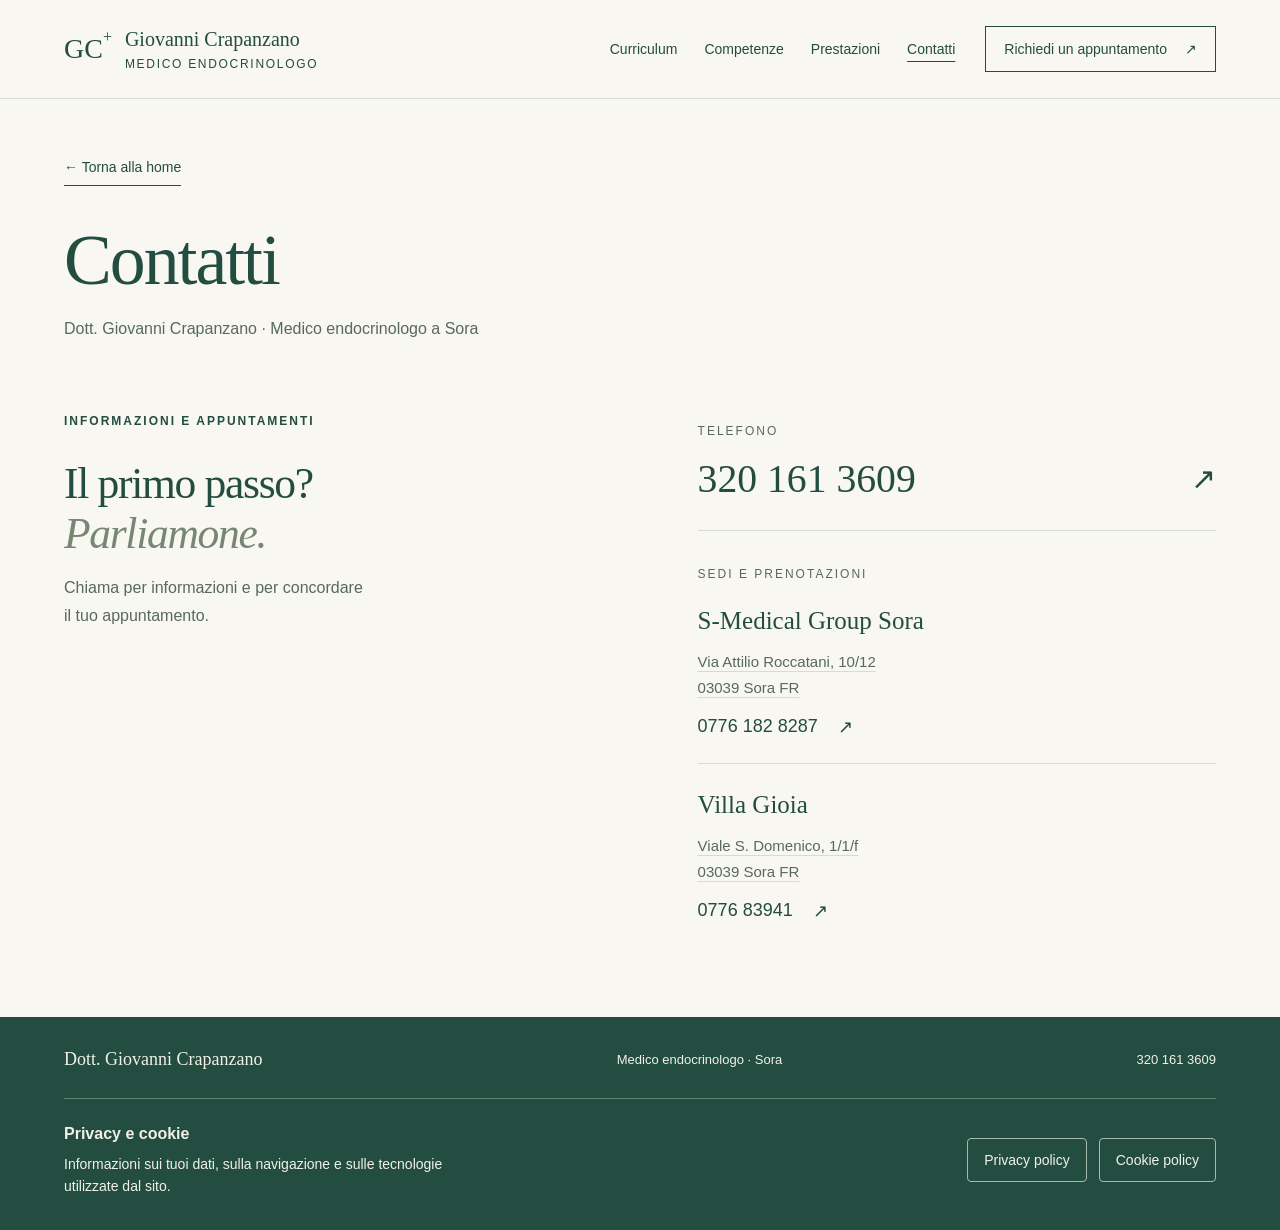
==== contatti.html @ 502eea04 "Aggiunge informative privacy e cookie con link accessibili nel footer" ====
<!doctype html>
<html lang="it">
<head>
<meta charset="utf-8"><meta name="viewport" content="width=device-width,initial-scale=1">
<title>Contatti · Dott. Giovanni Crapanzano, endocrinologo a Sora</title>
<meta name="description" content="Contatta il Dott. Giovanni Crapanzano, medico endocrinologo a Sora. Chiama il 320 161 3609 per informazioni e appuntamenti.">
<meta name="theme-color" content="#234d40">
<link rel="icon" type="image/svg+xml" href="data:image/svg+xml,%3Csvg xmlns='http://www.w3.org/2000/svg' viewBox='0 0 32 32'%3E%3Crect width='32' height='32' rx='8' fill='%23234d40'/%3E%3Cpath d='M14 7h4v7h7v4h-7v7h-4v-7H7v-4h7z' fill='%23f5f2e9'/%3E%3C/svg%3E">
<link rel="stylesheet" href="style.css">
</head>
<body class="contact-page">
<a class="skip" href="#contenuto">Vai al contenuto</a>
<header class="header"><a class="identity" href="index.html" aria-label="Giovanni Crapanzano, pagina iniziale"><span class="monogram">GC<span>+</span></span><span><strong>Giovanni Crapanzano</strong><small>MEDICO ENDOCRINOLOGO</small></span></a><nav aria-label="Navigazione principale"><a href="index.html#profilo">Curriculum</a><a href="index.html#endocrinologia">Competenze</a><a href="index.html#prestazioni">Prestazioni</a><a href="contatti.html" aria-current="page">Contatti</a></nav><a class="header-cta" href="tel:+393201613609">Richiedi un appuntamento <span aria-hidden="true">↗</span></a></header>
<main id="contenuto">
<div class="contact-intro"><a class="text-link" href="index.html">← Torna alla home</a><h1>Contatti</h1><p>Dott. Giovanni Crapanzano · Medico endocrinologo a Sora</p></div>
<section class="contact section" id="contatti"><div><p class="eyebrow">INFORMAZIONI E APPUNTAMENTI</p><h2>Il primo passo?<br><em>Parliamone.</em></h2><p>Chiama per informazioni e per concordare<br>il tuo appuntamento.</p></div><div class="contact-detail"><span class="contact-label">TELEFONO</span><a class="big-phone" href="tel:+393201613609">320 161 3609 <span aria-hidden="true">↗</span></a><div class="locations" aria-label="Sedi a Sora"><h3>Sedi e prenotazioni</h3><article class="location-card"><h4><a href="https://s-medical.it/">S-Medical Group Sora</a></h4><address><a href="https://www.google.com/maps/search/?api=1&amp;query=S-Medical%20Group%2C%20Via%20Attilio%20Roccatani%2010%2F12%2C%2003039%20Sora%20FR">Via Attilio Roccatani, 10/12<br>03039 Sora FR</a></address><a class="location-phone" href="tel:+3907761828287">0776 182 8287 <span aria-hidden="true">↗</span></a></article><article class="location-card"><h4><a href="https://villagioia.it/">Villa Gioia</a></h4><address><a href="https://www.google.com/maps/search/?api=1&amp;query=Villa%20Gioia%2C%20Viale%20S.%20Domenico%201%2F1%2Ff%2C%2003039%20Sora%20FR">Viale S. Domenico, 1/1/f<br>03039 Sora FR</a></address><a class="location-phone" href="tel:+39077683941">0776 83941 <span aria-hidden="true">↗</span></a></article></div></div></section>
</main><footer class="site-footer">
<div class="footer-main"><a href="index.html" class="footer-brand">Dott. Giovanni Crapanzano</a><span>Medico endocrinologo · Sora</span><a href="tel:+393201613609">320 161 3609</a></div>
<section class="footer-privacy" aria-labelledby="footer-privacy-title"><div><h2 id="footer-privacy-title">Privacy e cookie</h2><p>Informazioni sui tuoi dati, sulla navigazione e sulle tecnologie utilizzate dal sito.</p></div><nav aria-label="Informative del sito"><a href="privacy.html">Privacy policy</a><a href="cookie.html">Cookie policy</a></nav></section>
</footer>
</body></html>
---- style.css ----
:root{--paper:#f8f7f2;--ink:#234d40;--muted:#586960;--line:#d7dcd2;--soft:#e9ede4;--white:#fff; font-family:Arial,Helvetica,sans-serif;color:var(--ink);background:var(--paper);font-synthesis:none}*{box-sizing:border-box}html{scroll-behavior:smooth;scroll-padding-top:30px}body{margin:0}a{color:inherit;text-decoration:none}a:focus-visible{outline:3px solid #9c6d31;outline-offset:6px}a:hover{text-decoration:underline;text-underline-offset:5px}.skip{position:absolute;left:20px;top:-100px;background:white;padding:15px;z-index:10}.skip:focus{top:10px}.header{max-width:1440px;margin:auto;padding:26px 5%;display:flex;gap:30px;align-items:center;border-bottom:1px solid var(--line)}.identity{display:flex;align-items:center;gap:13px}.identity strong{display:block;font-family:Georgia,serif;font-size:20px;font-weight:400}.identity small{display:block;font-size:12px;letter-spacing:1.7px;margin-top:6px}.monogram{font-family:Georgia,serif;font-size:28px;position:relative;padding-right:9px}.monogram span{position:absolute;right:0;top:-5px;font-size:16px}nav{margin-left:auto;display:flex;gap:27px;font-size:14px}.header-cta{font-size:14px;border:1px solid var(--ink);padding:14px 18px;display:flex;gap:18px}.hero{max-width:1440px;margin:auto;padding:55px 5% 0;display:grid;grid-template-columns:1.1fr 1fr;column-gap:6%}.hero-copy{padding:35px 0}.eyebrow{font-size:12px;letter-spacing:2px;font-weight:600;display:flex;align-items:center;gap:10px;margin:0 0 30px}.eyebrow>span{height:7px;width:7px;border-radius:50%;background:#829077}h1,h2{font-family:Georgia,'Times New Roman',serif;font-weight:400;letter-spacing:-2px;margin:0;line-height:1.08}h1{font-size:clamp(48px,5.6vw,82px)}em{font-weight:400;color:#778773}.intro{font-size:18px;line-height:1.7;color:var(--muted);margin:28px 0}.doctor{font-size:16px;margin:32px 0}.doctor span{display:block;font-size:14px;color:var(--muted);margin-top:8px}.button{display:inline-flex;gap:35px;align-items:center;background:var(--ink);color:var(--white);padding:19px 23px;font-size:15px}.button:hover{background:#163a2e;text-decoration:none}.button span{font-size:22px}.phone-note{font-size:14px;color:var(--muted);margin-top:14px;letter-spacing:1px}.hero-image{position:relative;min-height:530px;overflow:hidden;border-radius:45% 45% 0 0}.hero-image img{width:100%;height:100%;position:absolute;object-fit:cover;inset:0}.image-label{position:absolute;bottom:0;left:0;right:0;display:flex;justify-content:space-between;align-items:center;padding:24px 28px;background:#f0eee7dd;font-size:12px;letter-spacing:2px}.image-label span:last-child{font-size:28px}.hero-bottom{grid-column:1/-1;display:flex;justify-content:space-between;gap:20px;padding:26px 0 30px;border-bottom:1px solid var(--line);font-size:13px;color:var(--muted)}.hero-bottom a{color:var(--ink)}.hero-bottom a span{padding-left:20px}.section{padding:90px 5%;max-width:1440px;margin:auto;display:grid;grid-template-columns:1fr 1fr;gap:10%}h2{font-size:clamp(36px,3.4vw,50px);line-height:1.15;letter-spacing:-1.3px}.section p:not(.eyebrow){line-height:1.75;color:var(--muted);font-size:16px}.section .lead{font-family:Georgia,serif;font-size:26px!important;color:var(--ink)!important;line-height:1.45!important;margin-top:0}.topic{display:flex;gap:20px;align-items:center;border-top:1px solid var(--line);padding:21px 0}.topic:first-of-type{margin-top:32px}.topic>span:first-child{color:#7c8b78;font-size:12px}.topic h3{font-weight:400;font-size:17px;margin:0;flex:1}.topic>span:last-child{color:#7c8b78}.profile{background:var(--soft);padding-top:75px;padding-bottom:75px}.profile-sub{font-size:14px!important;margin-top:25px}.profile-text{padding-top:40px}.text-link{display:inline-block;border-bottom:1px solid var(--ink);padding-bottom:10px;margin-top:15px;font-size:14px}.text-link span{margin-left:30px}.contact{padding-top:95px;padding-bottom:95px}.contact-detail{padding-top:10px}.contact-label,.location>span{display:block;font-size:12px;letter-spacing:2px;color:var(--muted)}.big-phone{font-family:Georgia,serif;font-size:clamp(29px,3.1vw,45px);display:flex;justify-content:space-between;align-items:center;margin-top:18px;border-bottom:1px solid var(--line);padding-bottom:28px;gap:20px}.big-phone span{font-family:Arial;font-size:30px}.location{margin-top:30px}.location strong{font-family:Georgia,serif;font-size:25px;font-weight:400;display:block;margin-top:13px}.location p{font-size:14px!important}footer{background:var(--ink);color:#f1f1e8;padding:32px 5%;display:flex;justify-content:space-between;align-items:center;gap:20px;font-size:13px}.footer-brand{font-family:Georgia,serif;font-size:18px}@media(min-width:1441px){footer{padding-inline:max(5%,calc((100vw - 1296px)/2))}}@media(max-width:1000px){nav{gap:16px}.header-cta{display:none}.hero{column-gap:4%}.hero-image{min-height:520px}.hero-copy{padding-top:20px}.section{gap:6%}}@media(max-width:680px){.header{padding:20px 6%;flex-wrap:wrap;gap:22px}.identity strong{font-size:20px}.identity small{font-size:12px}.header nav{width:100%;margin:0;justify-content:space-between;font-size:14px}.hero{padding:34px 6% 0;grid-template-columns:1fr}.hero-copy{padding:0 0 25px}.eyebrow{font-size:12px;letter-spacing:1.5px;margin-bottom:24px}h1{font-size:54px;letter-spacing:-2px}.intro{font-size:17px;margin:23px 0}.hero-image{height:360px;min-height:0;border-radius:46% 46% 0 0}.hero-image img{object-position:center 57%}.image-label{padding:18px 24px}.hero-bottom{flex-direction:column;font-size:13px;gap:15px;padding:25px 0}.section{padding:58px 6%;grid-template-columns:1fr;gap:30px}h2{font-size:37px}.section .lead{font-size:24px!important}.profile-text{padding-top:0}.profile-sub{margin-bottom:0}.contact-detail{padding-top:0}.big-phone{font-size:36px}footer{padding:32px 6%;flex-direction:column;align-items:flex-start;gap:14px}}@media(prefers-reduced-motion:reduce){html{scroll-behavior:auto}}
.services{border-top:1px solid var(--line)}.specialty-content>.topic:first-child{margin-top:0}.service{padding:0 0 30px}.service+.service{padding-top:30px;border-top:1px solid var(--line)}.service-number{font-size:12px;letter-spacing:2px;color:var(--muted)}.service h3{font-family:Georgia,serif;font-size:29px;font-weight:400;margin:16px 0}.service p{margin-bottom:0}.service .text-link{font-size:14px}@media(max-width:680px){.header nav{flex-wrap:wrap;gap:18px}.services{gap:20px}}

nav a[aria-current="page"]{text-decoration:underline;text-underline-offset:7px}.contact-page{min-height:100vh;display:flex;flex-direction:column}.contact-page>.header{width:100%}.contact-page>main{flex:1;width:100%}.contact-intro{max-width:1440px;margin:auto;padding:45px 5% 0}.contact-intro h1{margin-top:36px}.contact-intro p{font-size:16px;line-height:1.7;color:var(--muted)}.contact-page .contact{padding-top:55px}@media(max-width:680px){.contact-intro{padding:28px 6% 0}.contact-intro h1{font-size:48px}.contact-page .contact{padding-top:35px}}

/* Curriculum e competenze — revisione sito online */
.curriculum{grid-template-columns:minmax(0,.72fr) minmax(0,1.45fr);gap:8%;padding-block:96px;align-items:start}
.curriculum-heading{border-top:2px solid var(--ink);padding-top:28px}
.curriculum .curriculum-name{font-family:Georgia,serif;font-size:1.4rem;color:var(--ink);line-height:1.4;margin:24px 0 8px}
.curriculum .curriculum-role{font-size:.9rem;margin:0}
.curriculum-copy p{margin:0 0 24px;font-size:1rem!important;line-height:1.9!important}
.curriculum-copy p:last-child{margin-bottom:0}
.curriculum-copy strong{color:var(--ink);font-weight:600}
.expertise{max-width:1440px;margin:0 auto;padding:80px 5% 86px;background:#1f4439;color:#f8f7f2}
.expertise-intro{display:flex;justify-content:space-between;align-items:flex-end;gap:40px;margin-bottom:44px}
.expertise h2{font-size:clamp(2.3rem,3.6vw,3.3rem);line-height:1.15}
.expertise h2 em{color:#cfdbcc}
.expertise-intro p{font-size:1rem;line-height:1.7;max-width:270px;color:#d8e0d7;margin:0 0 4px}
.expertise-grid{list-style:none;margin:0;padding:0;display:grid;grid-template-columns:repeat(2,minmax(0,1fr));column-gap:64px}
.expertise-grid li{font-family:Georgia,serif;font-size:clamp(1.25rem,1.85vw,1.6rem);line-height:1.4;padding:25px 0;border-top:1px solid #678074;display:flex;align-items:center;min-height:88px}
.expertise-grid li:nth-last-child(-n+2){border-bottom:1px solid #678074}
@media(max-width:680px){.curriculum{grid-template-columns:1fr;padding-block:58px;gap:30px}.curriculum-heading{padding-top:22px}.curriculum .curriculum-name{margin-top:18px}.expertise{padding:52px 6% 58px}.expertise-intro{display:block;margin-bottom:28px}.expertise-intro p{margin-top:22px;max-width:none}.expertise-grid{grid-template-columns:1fr;gap:0}.expertise-grid li{min-height:0;padding:20px 0;font-size:1.35rem}.expertise-grid li:nth-last-child(2){border-bottom:0}}

.hero-image img[src="ritratto-medico.png"]{object-position:center 25%}
.locations{margin-top:36px}.locations>h3{font-size:12px;letter-spacing:2px;text-transform:uppercase;font-weight:400;color:var(--muted);margin:0 0 24px}.location-card{padding:0 0 25px}.location-card+.location-card{border-top:1px solid var(--line);padding-top:25px}.location-card:last-child{padding-bottom:0}.location-card h4{font-family:Georgia,serif;font-size:25px;font-weight:400;line-height:1.3;margin:0 0 12px}.location-card address{font-style:normal;font-size:15px;line-height:1.75;color:var(--muted)}.location-phone{display:inline-flex;align-items:center;gap:20px;margin-top:14px;font-size:18px}.location-card address a{text-decoration:underline;text-decoration-color:var(--line);text-underline-offset:4px}

/* Informative e navigazione nel footer */
.site-footer{display:block}
.footer-main{display:flex;align-items:center;justify-content:space-between;gap:20px;flex-wrap:wrap}
.footer-privacy{border-top:1px solid #678074;margin-top:28px;padding-top:24px;display:flex;align-items:center;justify-content:space-between;gap:24px}
.footer-privacy h2{font-family:Arial,Helvetica,sans-serif;font-size:16px;font-weight:600;letter-spacing:0;line-height:1.4}
.footer-privacy p{margin:8px 0 0;font-size:14px;line-height:1.6;max-width:55ch}
.footer-privacy nav{margin:0;display:flex;gap:12px;flex-wrap:wrap}
.footer-privacy nav a{border:1px solid #a7baac;border-radius:4px;padding:12px 16px;min-height:44px;display:inline-flex;align-items:center;font-size:14px}
.site-footer a:focus-visible{outline:3px solid #fff;outline-offset:5px}
.legal-content{max-width:900px;margin:auto;padding:48px 5% 80px;overflow-wrap:anywhere;line-height:1.8;font-size:16px}
.legal-content h1{font-size:clamp(36px,6vw,58px);line-height:1.15;margin:28px 0 16px}
.legal-content h2{font-size:26px;letter-spacing:-.5px;line-height:1.3;margin:34px 0 12px}
.legal-content h3{font-size:18px;margin:24px 0 8px}
.legal-content p,.legal-content li{color:var(--muted)}
.legal-content a{color:var(--ink);text-decoration:underline;text-underline-offset:4px}
.legal-content .legal-summary{background:var(--soft);border-left:3px solid var(--ink);padding:20px 24px;margin:24px 0}
.legal-content .legal-summary p{margin:0;color:var(--ink)}
.legal-content .legal-date{font-size:14px}
.legal-content ul{padding-left:24px}

@media(max-width:680px){.footer-main,.footer-privacy{flex-direction:column;align-items:flex-start}.footer-privacy nav{width:100%;gap:10px}.legal-content{padding:30px 6% 56px}.legal-content h2{font-size:24px}}
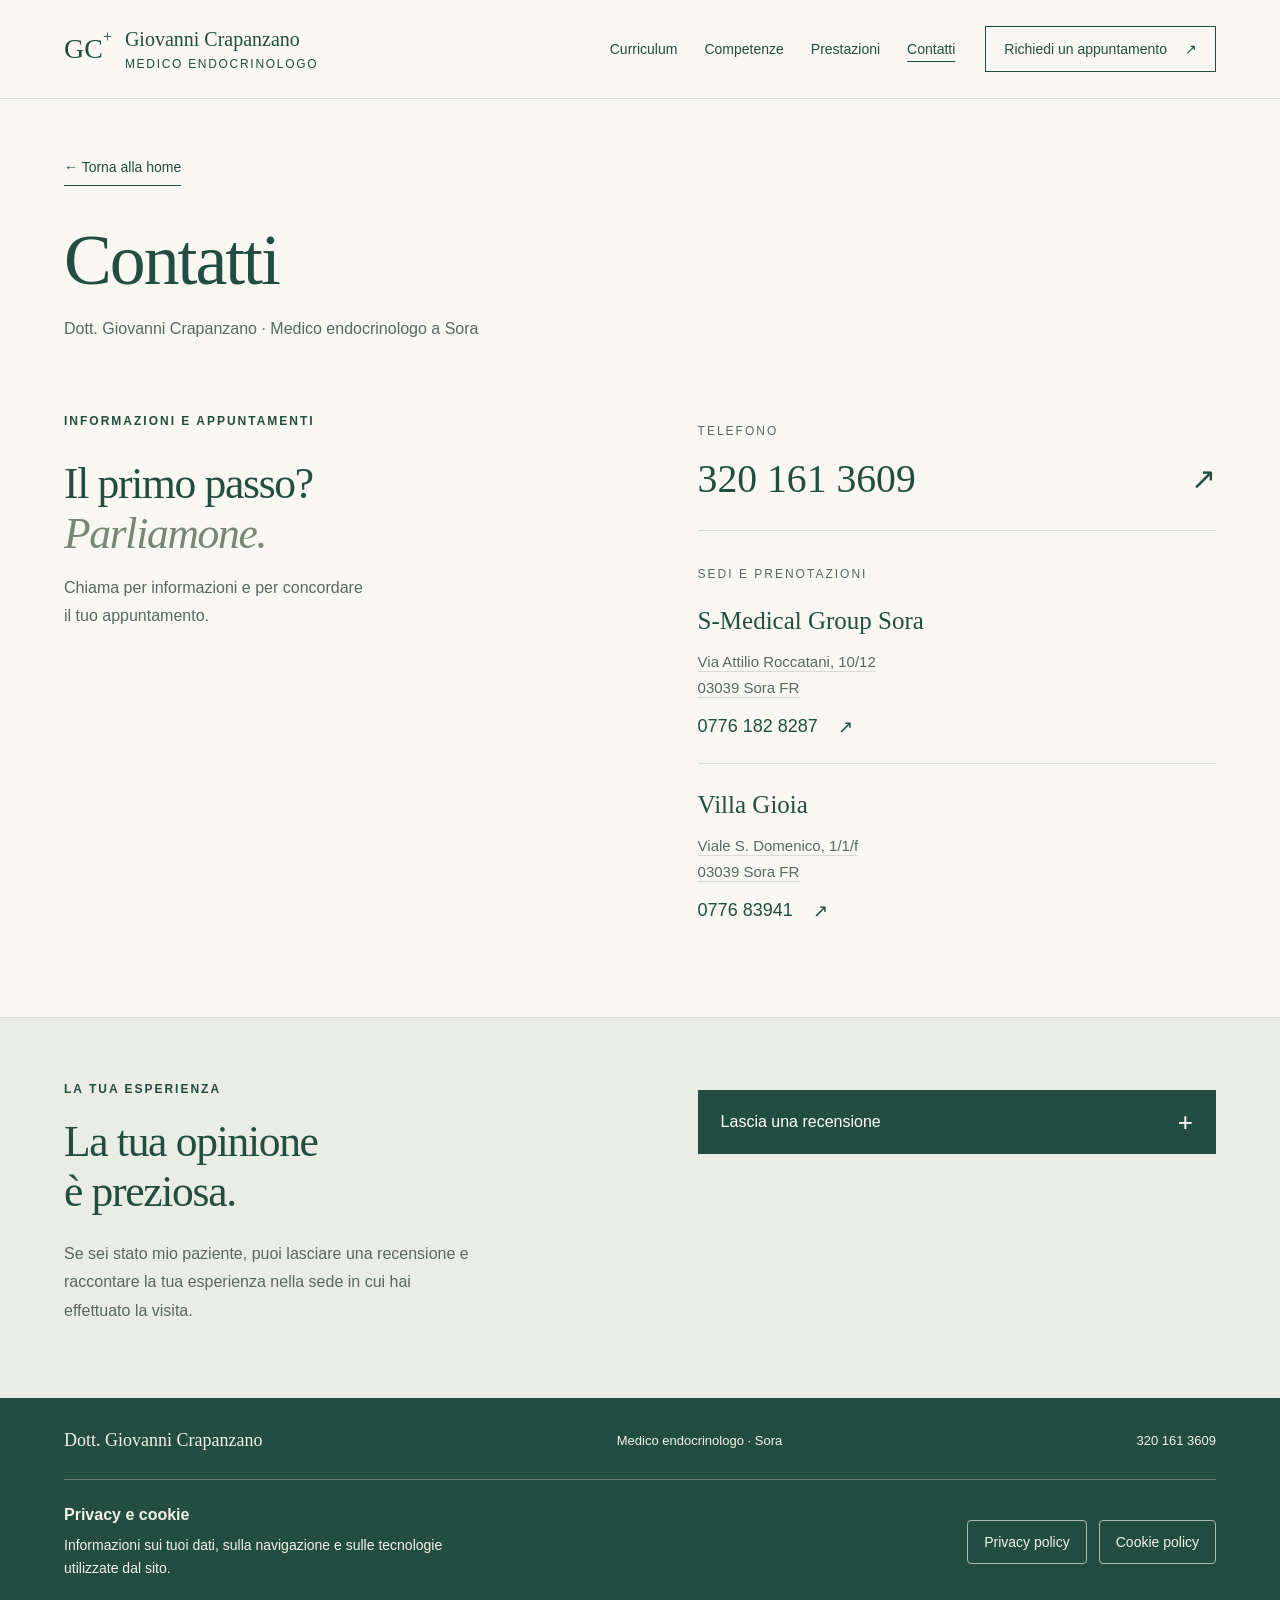
==== commit b80e8600: "Aggiunge scelta della sede per recensioni e aggiorna le informative" ====
--- a/contatti.html
+++ b/contatti.html
@@ -14,6 +14,14 @@
 <main id="contenuto">
 <div class="contact-intro"><a class="text-link" href="index.html">← Torna alla home</a><h1>Contatti</h1><p>Dott. Giovanni Crapanzano · Medico endocrinologo a Sora</p></div>
 <section class="contact section" id="contatti"><div><p class="eyebrow">INFORMAZIONI E APPUNTAMENTI</p><h2>Il primo passo?<br><em>Parliamone.</em></h2><p>Chiama per informazioni e per concordare<br>il tuo appuntamento.</p></div><div class="contact-detail"><span class="contact-label">TELEFONO</span><a class="big-phone" href="tel:+393201613609">320 161 3609 <span aria-hidden="true">↗</span></a><div class="locations" aria-label="Sedi a Sora"><h3>Sedi e prenotazioni</h3><article class="location-card"><h4><a href="https://s-medical.it/">S-Medical Group Sora</a></h4><address><a href="https://www.google.com/maps/search/?api=1&amp;query=S-Medical%20Group%2C%20Via%20Attilio%20Roccatani%2010%2F12%2C%2003039%20Sora%20FR">Via Attilio Roccatani, 10/12<br>03039 Sora FR</a></address><a class="location-phone" href="tel:+3907761828287">0776 182 8287 <span aria-hidden="true">↗</span></a></article><article class="location-card"><h4><a href="https://villagioia.it/">Villa Gioia</a></h4><address><a href="https://www.google.com/maps/search/?api=1&amp;query=Villa%20Gioia%2C%20Viale%20S.%20Domenico%201%2F1%2Ff%2C%2003039%20Sora%20FR">Viale S. Domenico, 1/1/f<br>03039 Sora FR</a></address><a class="location-phone" href="tel:+39077683941">0776 83941 <span aria-hidden="true">↗</span></a></article></div></div></section>
+<section class="review-invitation" aria-labelledby="review-title" id="recensioni">
+<div class="review-copy"><p class="eyebrow">LA TUA ESPERIENZA</p><h2 id="review-title">La tua opinione<br>è preziosa.</h2><p>Se sei stato mio paziente, puoi lasciare una recensione e raccontare la tua esperienza nella sede in cui hai effettuato la visita.</p></div>
+<div class="review-action"><details class="review-choices"><summary>Lascia una recensione <span aria-hidden="true" class="review-toggle">+</span></summary>
+<div class="review-panel"><p class="review-instruction">Scegli la sede della tua visita:</p><div class="review-links">
+<a href="https://www.google.com/maps/place/S-Medical+Group+%E2%80%93+Centro+Medico+Polispecialistico+a+Sora/@41.7231448,13.6205333,17z/data=!4m8!3m7!1s0x133aabf110d44505:0x6e439814dbe0242b!8m2!3d41.7231448!4d13.6205333!9m1!1b1!16s%2Fg%2F11zjd9sv62" target="_blank" rel="noopener noreferrer" referrerpolicy="no-referrer"><strong>S-Medical Group Sora <span aria-hidden="true">↗</span></strong><span>Recensioni su Google Maps</span></a>
+<a href="https://www.google.com/maps/place/Villa+Gioia+Casa+di+Cura+Srl/@41.7141876,13.6052729,17z/data=!4m8!3m7!1s0x133aaa4417cc84a3:0xff31c06c01b4b72!8m2!3d41.7141876!4d13.6052729!9m1!1b1!16s%2Fg%2F1tjz0mxh" target="_blank" rel="noopener noreferrer" referrerpolicy="no-referrer"><strong>Villa Gioia <span aria-hidden="true">↗</span></strong><span>Recensioni su Google Maps</span></a>
+</div><p class="review-note">Si apre una nuova scheda con le recensioni della struttura. Puoi aggiungere la tua scegliendo “Scrivi una recensione”. Le recensioni sono pubbliche: evita di inserire dati sanitari personali.</p></div>
+</details></div></section>
 </main><footer class="site-footer">
 <div class="footer-main"><a href="index.html" class="footer-brand">Dott. Giovanni Crapanzano</a><span>Medico endocrinologo · Sora</span><a href="tel:+393201613609">320 161 3609</a></div>
 <section class="footer-privacy" aria-labelledby="footer-privacy-title"><div><h2 id="footer-privacy-title">Privacy e cookie</h2><p>Informazioni sui tuoi dati, sulla navigazione e sulle tecnologie utilizzate dal sito.</p></div><nav aria-label="Informative del sito"><a href="privacy.html">Privacy policy</a><a href="cookie.html">Cookie policy</a></nav></section>
--- a/style.css
+++ b/style.css
@@ -45,3 +45,24 @@
 .legal-content ul{padding-left:24px}
 
 @media(max-width:680px){.footer-main,.footer-privacy{flex-direction:column;align-items:flex-start}.footer-privacy nav{width:100%;gap:10px}.legal-content{padding:30px 6% 56px}.legal-content h2{font-size:24px}}
+
+/* Invito alle recensioni: scelta della sede senza script o tracciamento */
+.review-invitation{max-width:1440px;margin:auto;padding:64px 5% 72px;border-top:1px solid var(--line);background:var(--soft);display:grid;grid-template-columns:1fr 1fr;gap:10%;align-items:start}
+.review-copy .eyebrow{margin-bottom:20px}
+.review-copy>p:last-child{font-size:16px;line-height:1.8;color:var(--muted);max-width:46ch;margin:24px 0 0}
+.review-action{padding-top:8px;min-width:0}
+.review-choices summary{list-style:none;cursor:pointer;background:var(--ink);color:white;padding:19px 23px;display:flex;align-items:center;justify-content:space-between;gap:24px;font-size:16px;min-height:56px}
+.review-choices summary::-webkit-details-marker{display:none}
+.review-choices summary:hover{background:#163a2e}
+.review-choices summary:focus-visible{outline:3px solid #9c6d31;outline-offset:5px}
+.review-toggle{font-size:26px;line-height:1}
+.review-choices[open] .review-toggle{transform:rotate(45deg)}
+.review-panel{padding-top:22px}
+.review-instruction{margin:0 0 14px;font-size:15px}
+.review-links{display:grid;gap:12px}
+.review-links a{display:block;background:var(--paper);border:1px solid #83988b;padding:17px 20px;min-height:76px}
+.review-links a:hover{background:white;text-decoration:none;border-color:var(--ink)}
+.review-links strong{display:flex;justify-content:space-between;gap:12px;font-size:17px;font-weight:600;line-height:1.4}
+.review-links a>span{display:block;margin-top:6px;font-size:13px;color:var(--muted)}
+.review-note{font-size:13px;line-height:1.7;color:var(--muted);margin:18px 0 0}
+@media(max-width:680px){.review-invitation{grid-template-columns:1fr;gap:28px;padding:48px 6% 54px}.review-action{padding:0}.review-copy h2{font-size:36px}.review-choices summary{padding:18px 20px}}
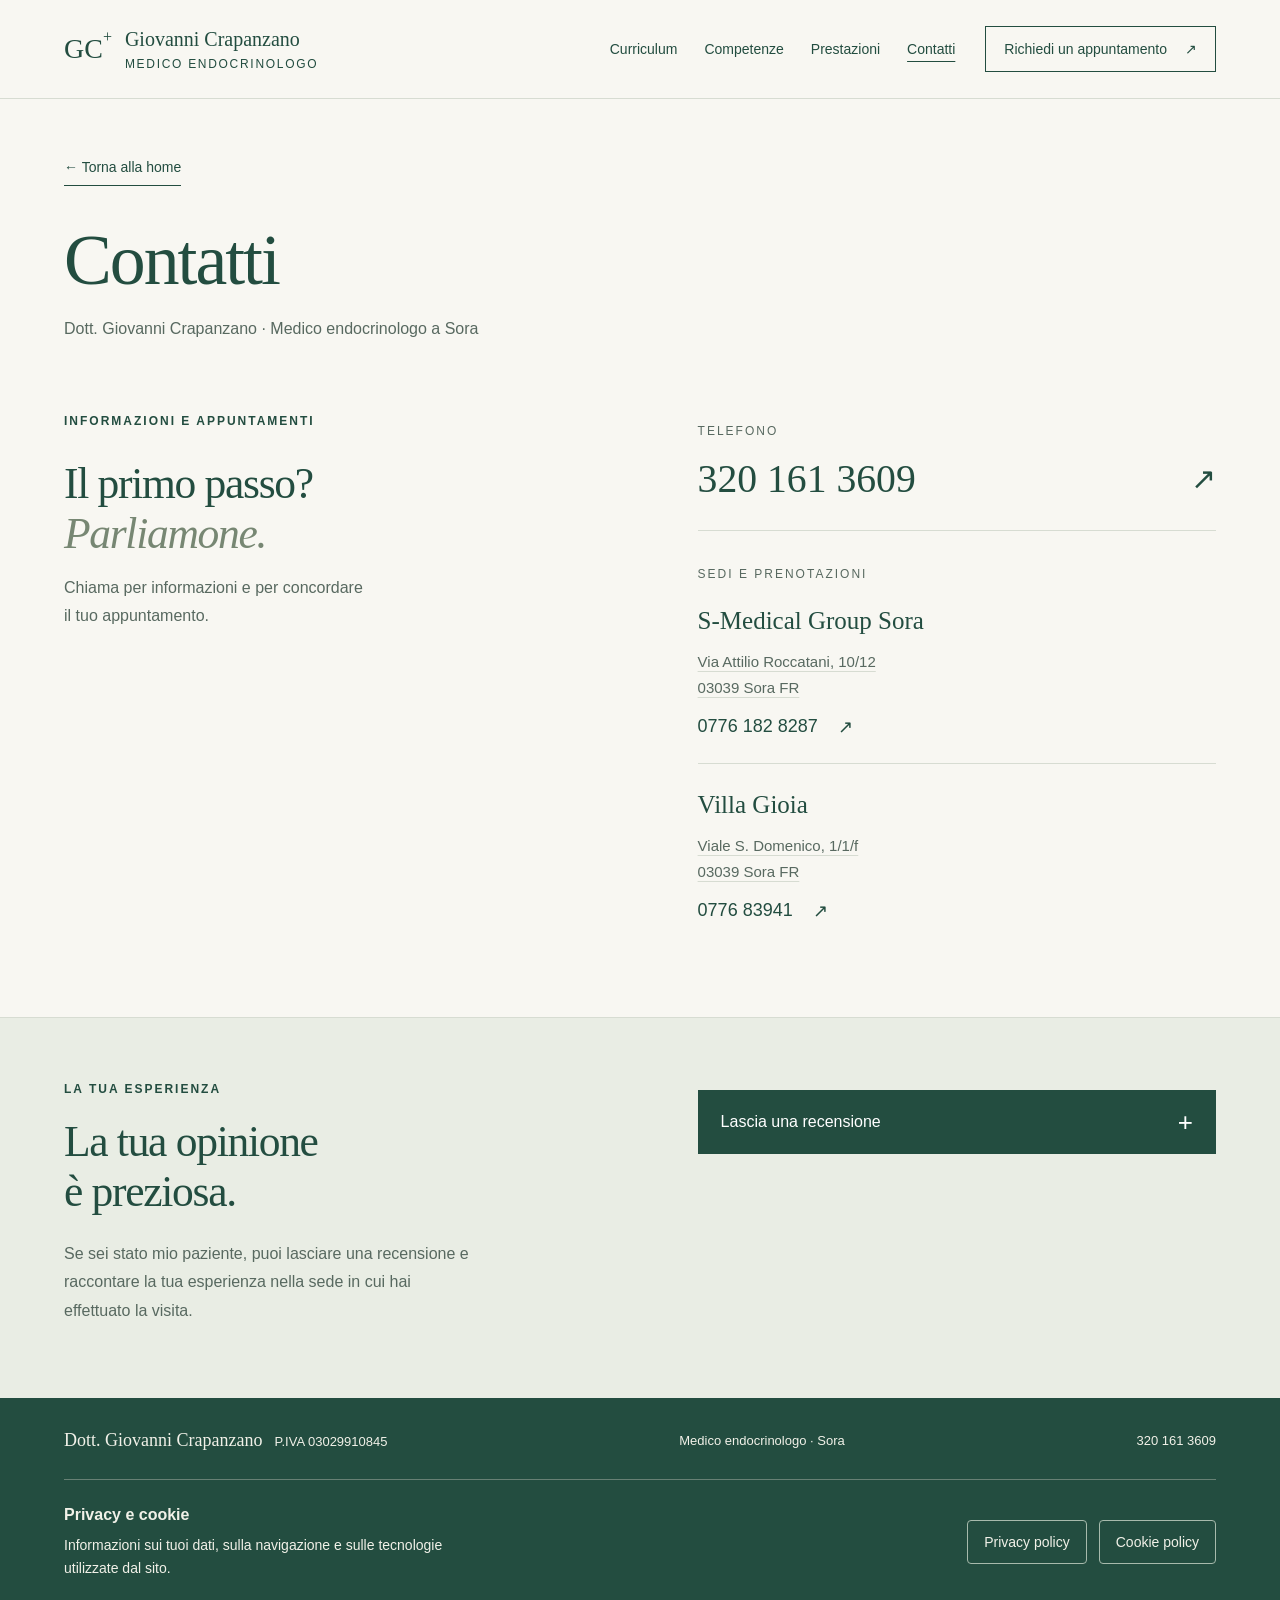
==== commit 9d9ef7f0: "Aggiunge partita IVA accanto al nome nel footer" ====
--- a/contatti.html
+++ b/contatti.html
@@ -23,7 +23,7 @@
 </div><p class="review-note">Si apre una nuova scheda con le recensioni della struttura. Puoi aggiungere la tua scegliendo “Scrivi una recensione”. Le recensioni sono pubbliche: evita di inserire dati sanitari personali.</p></div>
 </details></div></section>
 </main><footer class="site-footer">
-<div class="footer-main"><a href="index.html" class="footer-brand">Dott. Giovanni Crapanzano</a><span>Medico endocrinologo · Sora</span><a href="tel:+393201613609">320 161 3609</a></div>
+<div class="footer-main"><span class="footer-identity" style="display:flex;align-items:baseline;gap:12px;flex-wrap:wrap"><a href="index.html" class="footer-brand">Dott. Giovanni Crapanzano</a><span class="footer-vat">P.IVA 03029910845</span></span><span>Medico endocrinologo · Sora</span><a href="tel:+393201613609">320 161 3609</a></div>
 <section class="footer-privacy" aria-labelledby="footer-privacy-title"><div><h2 id="footer-privacy-title">Privacy e cookie</h2><p>Informazioni sui tuoi dati, sulla navigazione e sulle tecnologie utilizzate dal sito.</p></div><nav aria-label="Informative del sito"><a href="privacy.html">Privacy policy</a><a href="cookie.html">Cookie policy</a></nav></section>
 </footer>
 </body></html>
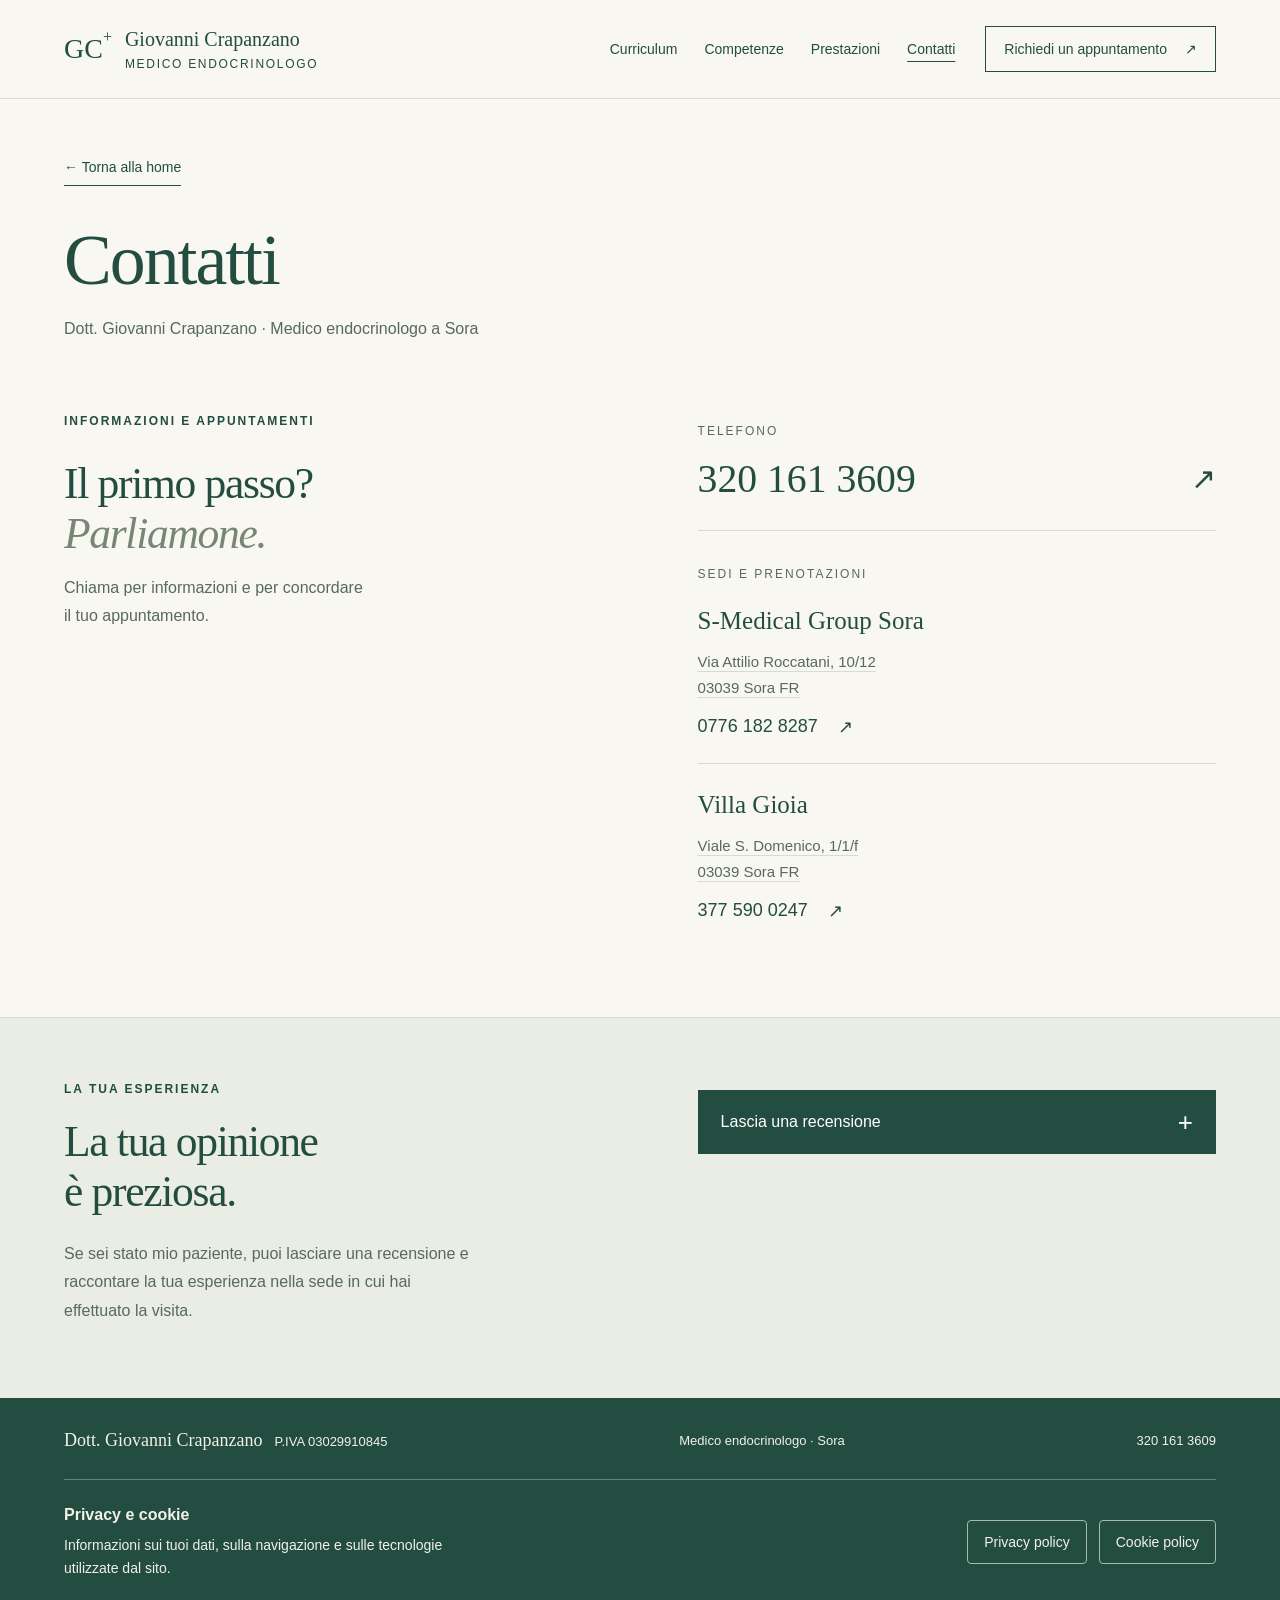
==== commit 8b42e2af: "Aggiorna il telefono di Villa Gioia in tutte le schede" ====
--- a/contatti.html
+++ b/contatti.html
@@ -13,7 +13,7 @@
 <header class="header"><a class="identity" href="index.html" aria-label="Giovanni Crapanzano, pagina iniziale"><span class="monogram">GC<span>+</span></span><span><strong>Giovanni Crapanzano</strong><small>MEDICO ENDOCRINOLOGO</small></span></a><nav aria-label="Navigazione principale"><a href="index.html#profilo">Curriculum</a><a href="index.html#endocrinologia">Competenze</a><a href="index.html#prestazioni">Prestazioni</a><a href="contatti.html" aria-current="page">Contatti</a></nav><a class="header-cta" href="tel:+393201613609">Richiedi un appuntamento <span aria-hidden="true">↗</span></a></header>
 <main id="contenuto">
 <div class="contact-intro"><a class="text-link" href="index.html">← Torna alla home</a><h1>Contatti</h1><p>Dott. Giovanni Crapanzano · Medico endocrinologo a Sora</p></div>
-<section class="contact section" id="contatti"><div><p class="eyebrow">INFORMAZIONI E APPUNTAMENTI</p><h2>Il primo passo?<br><em>Parliamone.</em></h2><p>Chiama per informazioni e per concordare<br>il tuo appuntamento.</p></div><div class="contact-detail"><span class="contact-label">TELEFONO</span><a class="big-phone" href="tel:+393201613609">320 161 3609 <span aria-hidden="true">↗</span></a><div class="locations" aria-label="Sedi a Sora"><h3>Sedi e prenotazioni</h3><article class="location-card"><h4><a href="https://s-medical.it/">S-Medical Group Sora</a></h4><address><a href="https://www.google.com/maps/search/?api=1&amp;query=S-Medical%20Group%2C%20Via%20Attilio%20Roccatani%2010%2F12%2C%2003039%20Sora%20FR">Via Attilio Roccatani, 10/12<br>03039 Sora FR</a></address><a class="location-phone" href="tel:+3907761828287">0776 182 8287 <span aria-hidden="true">↗</span></a></article><article class="location-card"><h4><a href="https://villagioia.it/">Villa Gioia</a></h4><address><a href="https://www.google.com/maps/search/?api=1&amp;query=Villa%20Gioia%2C%20Viale%20S.%20Domenico%201%2F1%2Ff%2C%2003039%20Sora%20FR">Viale S. Domenico, 1/1/f<br>03039 Sora FR</a></address><a class="location-phone" href="tel:+39077683941">0776 83941 <span aria-hidden="true">↗</span></a></article></div></div></section>
+<section class="contact section" id="contatti"><div><p class="eyebrow">INFORMAZIONI E APPUNTAMENTI</p><h2>Il primo passo?<br><em>Parliamone.</em></h2><p>Chiama per informazioni e per concordare<br>il tuo appuntamento.</p></div><div class="contact-detail"><span class="contact-label">TELEFONO</span><a class="big-phone" href="tel:+393201613609">320 161 3609 <span aria-hidden="true">↗</span></a><div class="locations" aria-label="Sedi a Sora"><h3>Sedi e prenotazioni</h3><article class="location-card"><h4><a href="https://s-medical.it/">S-Medical Group Sora</a></h4><address><a href="https://www.google.com/maps/search/?api=1&amp;query=S-Medical%20Group%2C%20Via%20Attilio%20Roccatani%2010%2F12%2C%2003039%20Sora%20FR">Via Attilio Roccatani, 10/12<br>03039 Sora FR</a></address><a class="location-phone" href="tel:+3907761828287">0776 182 8287 <span aria-hidden="true">↗</span></a></article><article class="location-card"><h4><a href="https://villagioia.it/">Villa Gioia</a></h4><address><a href="https://www.google.com/maps/search/?api=1&amp;query=Villa%20Gioia%2C%20Viale%20S.%20Domenico%201%2F1%2Ff%2C%2003039%20Sora%20FR">Viale S. Domenico, 1/1/f<br>03039 Sora FR</a></address><a class="location-phone" href="tel:+393775900247">377 590 0247 <span aria-hidden="true">↗</span></a></article></div></div></section>
 <section class="review-invitation" aria-labelledby="review-title" id="recensioni">
 <div class="review-copy"><p class="eyebrow">LA TUA ESPERIENZA</p><h2 id="review-title">La tua opinione<br>è preziosa.</h2><p>Se sei stato mio paziente, puoi lasciare una recensione e raccontare la tua esperienza nella sede in cui hai effettuato la visita.</p></div>
 <div class="review-action"><details class="review-choices"><summary>Lascia una recensione <span aria-hidden="true" class="review-toggle">+</span></summary>
--- a/style.css
+++ b/style.css
@@ -6,8 +6,8 @@
 /* Curriculum e competenze — revisione sito online */
 .curriculum{grid-template-columns:minmax(0,.72fr) minmax(0,1.45fr);gap:8%;padding-block:96px;align-items:start}
 .curriculum-heading{border-top:2px solid var(--ink);padding-top:28px}
-.curriculum .curriculum-name{font-family:Georgia,serif;font-size:1.4rem;color:var(--ink);line-height:1.4;margin:24px 0 8px}
-.curriculum .curriculum-role{font-size:.9rem;margin:0}
+.curriculum .curriculum-heading p.curriculum-name{font-family:"Palatino Linotype","Book Antiqua",Palatino,Georgia,serif;font-size:clamp(1.55rem,2.2vw,1.95rem);font-weight:600;color:var(--ink);line-height:1.3;letter-spacing:-.4px;margin:24px 0 12px}
+.curriculum .curriculum-heading p.curriculum-role{font-family:"Palatino Linotype","Book Antiqua",Palatino,Georgia,serif;font-size:1.15rem;line-height:1.55;color:var(--ink);margin:0}
 .curriculum-copy p{margin:0 0 24px;font-size:1rem!important;line-height:1.9!important}
 .curriculum-copy p:last-child{margin-bottom:0}
 .curriculum-copy strong{color:var(--ink);font-weight:600}
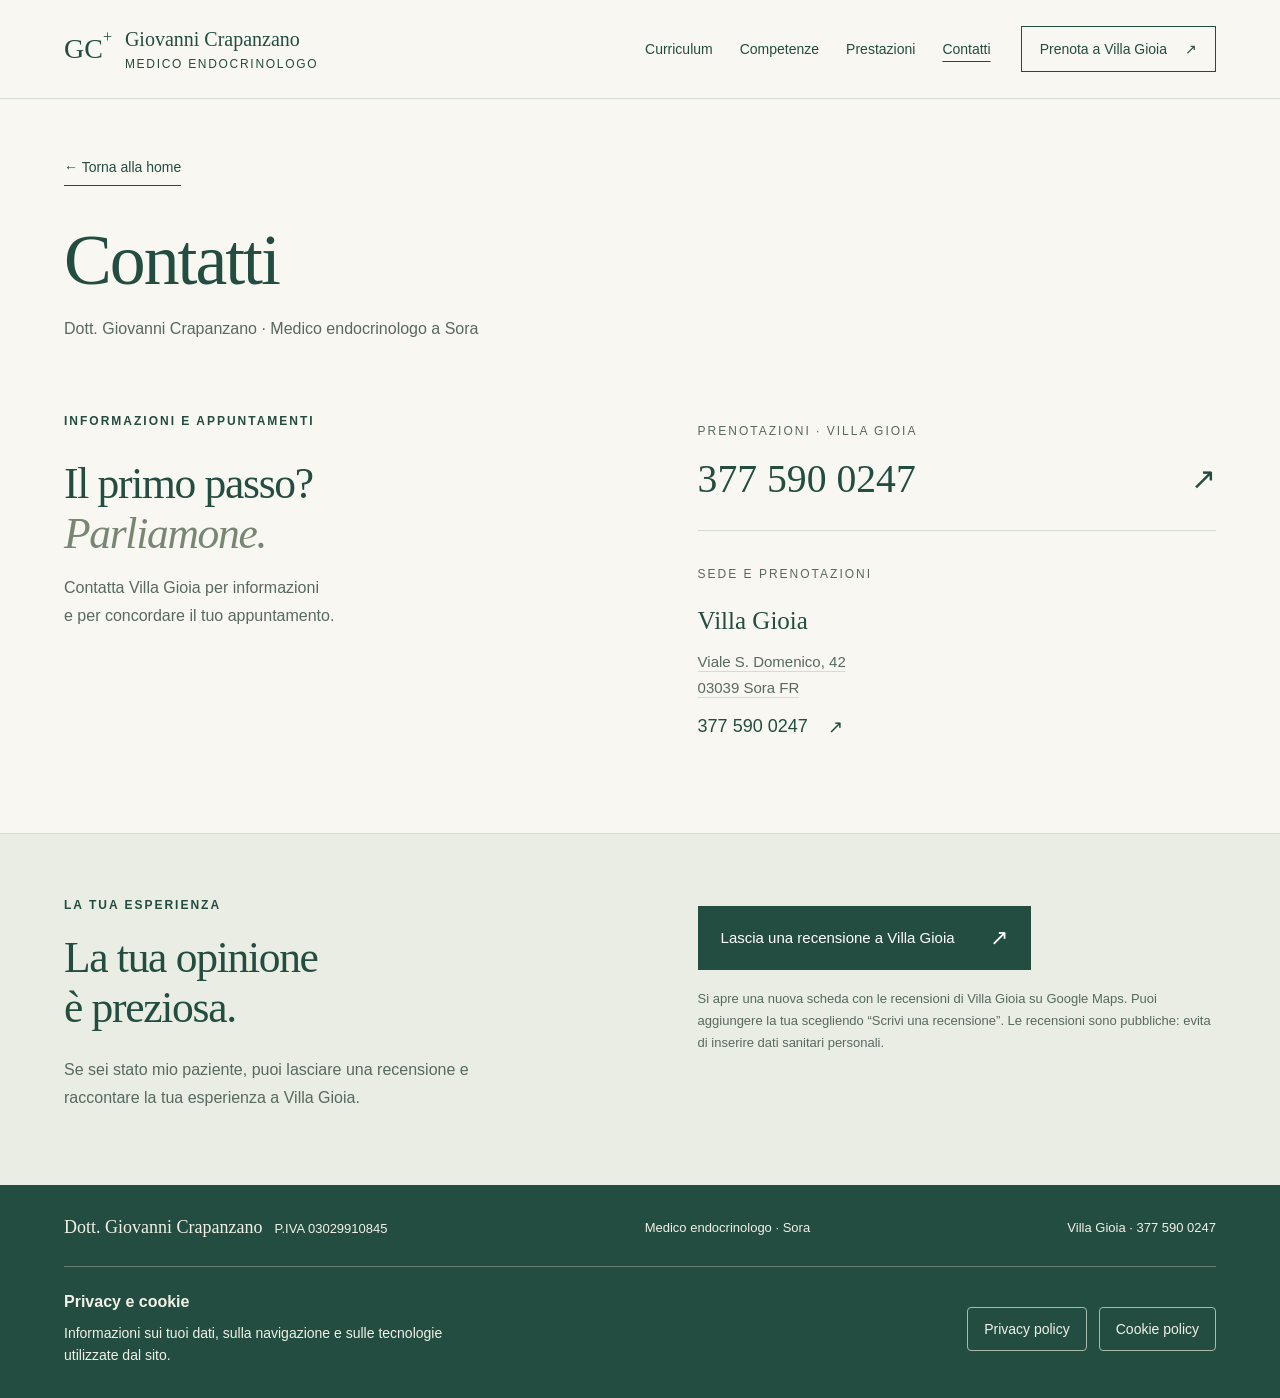
==== commit 54b0c422: "Mantiene solo Villa Gioia, aggiorna indirizzo e rimuove il recapito personale" ====
--- a/contatti.html
+++ b/contatti.html
@@ -3,27 +3,22 @@
 <head>
 <meta charset="utf-8"><meta name="viewport" content="width=device-width,initial-scale=1">
 <title>Contatti · Dott. Giovanni Crapanzano, endocrinologo a Sora</title>
-<meta name="description" content="Contatta il Dott. Giovanni Crapanzano, medico endocrinologo a Sora. Chiama il 320 161 3609 per informazioni e appuntamenti.">
+<meta name="description" content="Contatta il Dott. Giovanni Crapanzano, medico endocrinologo a Sora. Chiama Villa Gioia al 377 590 0247 per informazioni e appuntamenti.">
 <meta name="theme-color" content="#234d40">
 <link rel="icon" type="image/svg+xml" href="data:image/svg+xml,%3Csvg xmlns='http://www.w3.org/2000/svg' viewBox='0 0 32 32'%3E%3Crect width='32' height='32' rx='8' fill='%23234d40'/%3E%3Cpath d='M14 7h4v7h7v4h-7v7h-4v-7H7v-4h7z' fill='%23f5f2e9'/%3E%3C/svg%3E">
 <link rel="stylesheet" href="style.css">
 </head>
 <body class="contact-page">
 <a class="skip" href="#contenuto">Vai al contenuto</a>
-<header class="header"><a class="identity" href="index.html" aria-label="Giovanni Crapanzano, pagina iniziale"><span class="monogram">GC<span>+</span></span><span><strong>Giovanni Crapanzano</strong><small>MEDICO ENDOCRINOLOGO</small></span></a><nav aria-label="Navigazione principale"><a href="index.html#profilo">Curriculum</a><a href="index.html#endocrinologia">Competenze</a><a href="index.html#prestazioni">Prestazioni</a><a href="contatti.html" aria-current="page">Contatti</a></nav><a class="header-cta" href="tel:+393201613609">Richiedi un appuntamento <span aria-hidden="true">↗</span></a></header>
+<header class="header"><a class="identity" href="index.html" aria-label="Giovanni Crapanzano, pagina iniziale"><span class="monogram">GC<span>+</span></span><span><strong>Giovanni Crapanzano</strong><small>MEDICO ENDOCRINOLOGO</small></span></a><nav aria-label="Navigazione principale"><a href="index.html#profilo">Curriculum</a><a href="index.html#endocrinologia">Competenze</a><a href="index.html#prestazioni">Prestazioni</a><a href="contatti.html" aria-current="page">Contatti</a></nav><a class="header-cta" href="tel:+393775900247">Prenota a Villa Gioia <span aria-hidden="true">↗</span></a></header>
 <main id="contenuto">
 <div class="contact-intro"><a class="text-link" href="index.html">← Torna alla home</a><h1>Contatti</h1><p>Dott. Giovanni Crapanzano · Medico endocrinologo a Sora</p></div>
-<section class="contact section" id="contatti"><div><p class="eyebrow">INFORMAZIONI E APPUNTAMENTI</p><h2>Il primo passo?<br><em>Parliamone.</em></h2><p>Chiama per informazioni e per concordare<br>il tuo appuntamento.</p></div><div class="contact-detail"><span class="contact-label">TELEFONO</span><a class="big-phone" href="tel:+393201613609">320 161 3609 <span aria-hidden="true">↗</span></a><div class="locations" aria-label="Sedi a Sora"><h3>Sedi e prenotazioni</h3><article class="location-card"><h4><a href="https://s-medical.it/">S-Medical Group Sora</a></h4><address><a href="https://www.google.com/maps/search/?api=1&amp;query=S-Medical%20Group%2C%20Via%20Attilio%20Roccatani%2010%2F12%2C%2003039%20Sora%20FR">Via Attilio Roccatani, 10/12<br>03039 Sora FR</a></address><a class="location-phone" href="tel:+3907761828287">0776 182 8287 <span aria-hidden="true">↗</span></a></article><article class="location-card"><h4><a href="https://villagioia.it/">Villa Gioia</a></h4><address><a href="https://www.google.com/maps/search/?api=1&amp;query=Villa%20Gioia%2C%20Viale%20S.%20Domenico%201%2F1%2Ff%2C%2003039%20Sora%20FR">Viale S. Domenico, 1/1/f<br>03039 Sora FR</a></address><a class="location-phone" href="tel:+393775900247">377 590 0247 <span aria-hidden="true">↗</span></a></article></div></div></section>
+<section class="contact section" id="contatti"><div><p class="eyebrow">INFORMAZIONI E APPUNTAMENTI</p><h2>Il primo passo?<br><em>Parliamone.</em></h2><p>Contatta Villa Gioia per informazioni<br>e per concordare il tuo appuntamento.</p></div><div class="contact-detail"><span class="contact-label">PRENOTAZIONI · VILLA GIOIA</span><a class="big-phone" href="tel:+393775900247">377 590 0247 <span aria-hidden="true">↗</span></a><div class="locations" aria-label="Sede a Sora"><h3>Sede e prenotazioni</h3><article class="location-card"><h4><a href="https://villagioia.it/">Villa Gioia</a></h4><address><a href="https://www.google.com/maps/search/?api=1&amp;query=Villa%20Gioia%2C%20Viale%20S.%20Domenico%2042%2C%2003039%20Sora%20FR">Viale S. Domenico, 42<br>03039 Sora FR</a></address><a class="location-phone" href="tel:+393775900247">377 590 0247 <span aria-hidden="true">↗</span></a></article></div></div></section>
 <section class="review-invitation" aria-labelledby="review-title" id="recensioni">
-<div class="review-copy"><p class="eyebrow">LA TUA ESPERIENZA</p><h2 id="review-title">La tua opinione<br>è preziosa.</h2><p>Se sei stato mio paziente, puoi lasciare una recensione e raccontare la tua esperienza nella sede in cui hai effettuato la visita.</p></div>
-<div class="review-action"><details class="review-choices"><summary>Lascia una recensione <span aria-hidden="true" class="review-toggle">+</span></summary>
-<div class="review-panel"><p class="review-instruction">Scegli la sede della tua visita:</p><div class="review-links">
-<a href="https://www.google.com/maps/place/S-Medical+Group+%E2%80%93+Centro+Medico+Polispecialistico+a+Sora/@41.7231448,13.6205333,17z/data=!4m8!3m7!1s0x133aabf110d44505:0x6e439814dbe0242b!8m2!3d41.7231448!4d13.6205333!9m1!1b1!16s%2Fg%2F11zjd9sv62" target="_blank" rel="noopener noreferrer" referrerpolicy="no-referrer"><strong>S-Medical Group Sora <span aria-hidden="true">↗</span></strong><span>Recensioni su Google Maps</span></a>
-<a href="https://www.google.com/maps/place/Villa+Gioia+Casa+di+Cura+Srl/@41.7141876,13.6052729,17z/data=!4m8!3m7!1s0x133aaa4417cc84a3:0xff31c06c01b4b72!8m2!3d41.7141876!4d13.6052729!9m1!1b1!16s%2Fg%2F1tjz0mxh" target="_blank" rel="noopener noreferrer" referrerpolicy="no-referrer"><strong>Villa Gioia <span aria-hidden="true">↗</span></strong><span>Recensioni su Google Maps</span></a>
-</div><p class="review-note">Si apre una nuova scheda con le recensioni della struttura. Puoi aggiungere la tua scegliendo “Scrivi una recensione”. Le recensioni sono pubbliche: evita di inserire dati sanitari personali.</p></div>
-</details></div></section>
+<div class="review-copy"><p class="eyebrow">LA TUA ESPERIENZA</p><h2 id="review-title">La tua opinione<br>è preziosa.</h2><p>Se sei stato mio paziente, puoi lasciare una recensione e raccontare la tua esperienza a Villa Gioia.</p></div>
+<div class="review-action"><a class="button" href="https://www.google.com/maps/place/Villa+Gioia+Casa+di+Cura+Srl/@41.7141876,13.6052729,17z/data=!4m8!3m7!1s0x133aaa4417cc84a3:0xff31c06c01b4b72!8m2!3d41.7141876!4d13.6052729!9m1!1b1!16s%2Fg%2F1tjz0mxh" target="_blank" rel="noopener noreferrer" referrerpolicy="no-referrer">Lascia una recensione a Villa Gioia <span aria-hidden="true">↗</span></a><p class="review-note">Si apre una nuova scheda con le recensioni di Villa Gioia su Google Maps. Puoi aggiungere la tua scegliendo “Scrivi una recensione”. Le recensioni sono pubbliche: evita di inserire dati sanitari personali.</p></div></section>
 </main><footer class="site-footer">
-<div class="footer-main"><span class="footer-identity" style="display:flex;align-items:baseline;gap:12px;flex-wrap:wrap"><a href="index.html" class="footer-brand">Dott. Giovanni Crapanzano</a><span class="footer-vat">P.IVA 03029910845</span></span><span>Medico endocrinologo · Sora</span><a href="tel:+393201613609">320 161 3609</a></div>
+<div class="footer-main"><span class="footer-identity" style="display:flex;align-items:baseline;gap:12px;flex-wrap:wrap"><a href="index.html" class="footer-brand">Dott. Giovanni Crapanzano</a><span class="footer-vat">P.IVA 03029910845</span></span><span>Medico endocrinologo · Sora</span><a href="tel:+393775900247">Villa Gioia · 377 590 0247</a></div>
 <section class="footer-privacy" aria-labelledby="footer-privacy-title"><div><h2 id="footer-privacy-title">Privacy e cookie</h2><p>Informazioni sui tuoi dati, sulla navigazione e sulle tecnologie utilizzate dal sito.</p></div><nav aria-label="Informative del sito"><a href="privacy.html">Privacy policy</a><a href="cookie.html">Cookie policy</a></nav></section>
 </footer>
 </body></html>
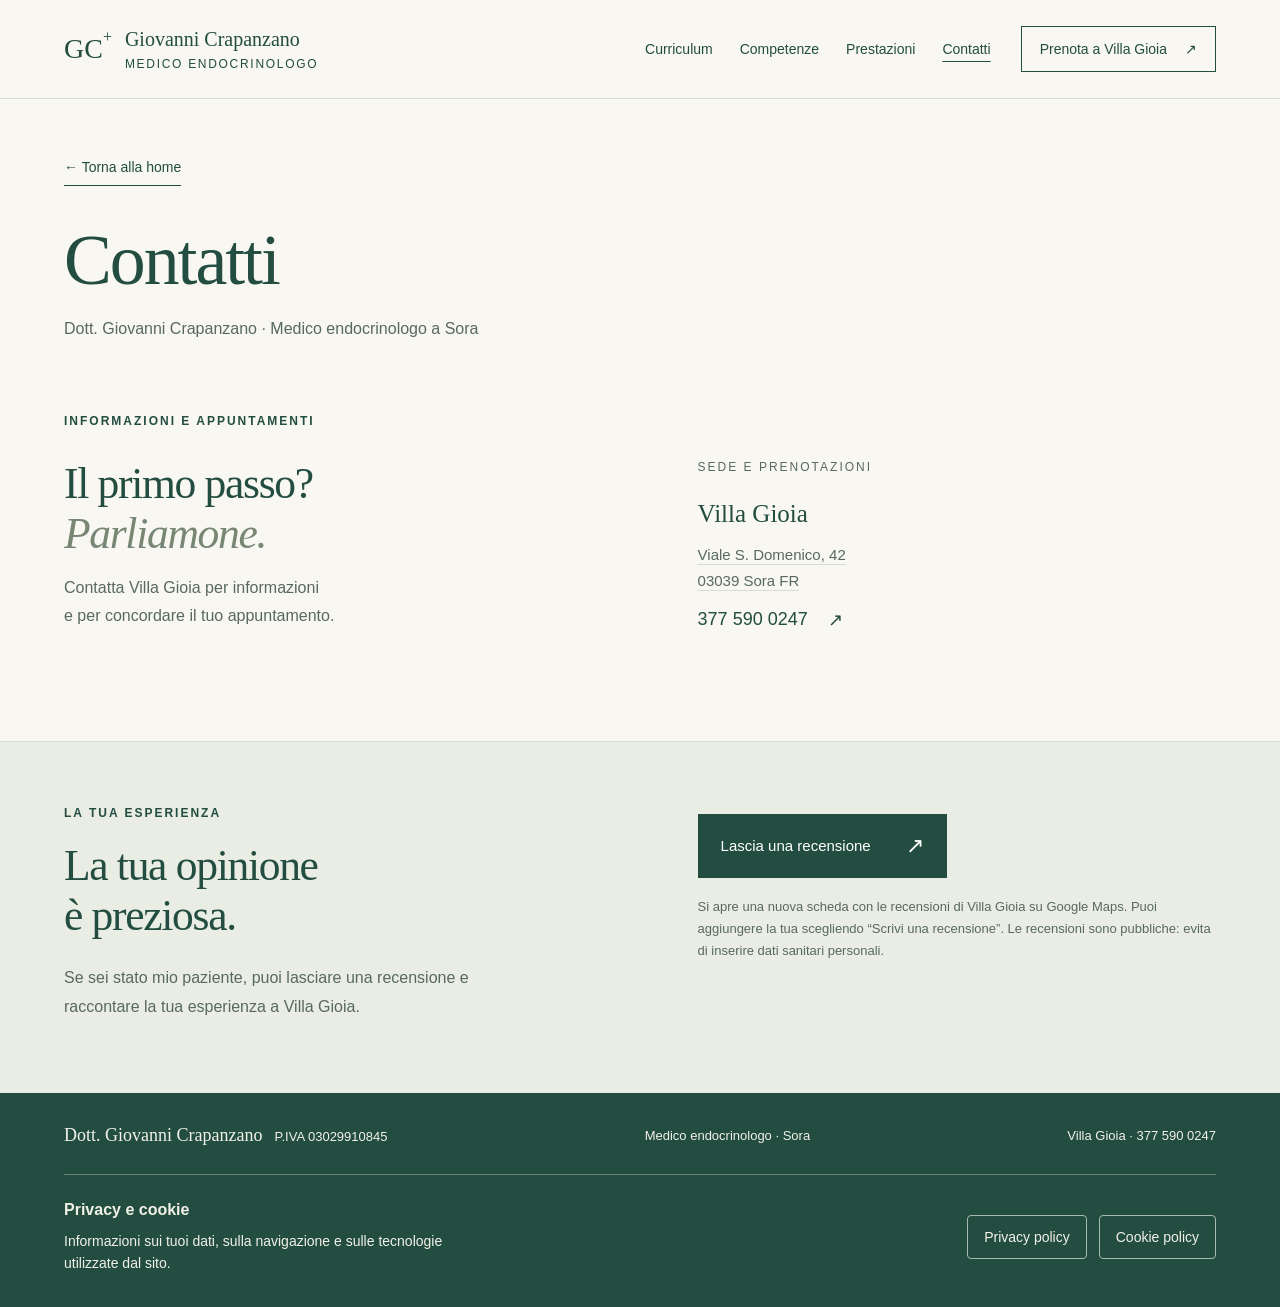
==== commit 31b14dd9: "Simplify booking contacts and review button labels" ====
--- a/contatti.html
+++ b/contatti.html
@@ -13,10 +13,10 @@
 <header class="header"><a class="identity" href="index.html" aria-label="Giovanni Crapanzano, pagina iniziale"><span class="monogram">GC<span>+</span></span><span><strong>Giovanni Crapanzano</strong><small>MEDICO ENDOCRINOLOGO</small></span></a><nav aria-label="Navigazione principale"><a href="index.html#profilo">Curriculum</a><a href="index.html#endocrinologia">Competenze</a><a href="index.html#prestazioni">Prestazioni</a><a href="contatti.html" aria-current="page">Contatti</a></nav><a class="header-cta" href="tel:+393775900247">Prenota a Villa Gioia <span aria-hidden="true">↗</span></a></header>
 <main id="contenuto">
 <div class="contact-intro"><a class="text-link" href="index.html">← Torna alla home</a><h1>Contatti</h1><p>Dott. Giovanni Crapanzano · Medico endocrinologo a Sora</p></div>
-<section class="contact section" id="contatti"><div><p class="eyebrow">INFORMAZIONI E APPUNTAMENTI</p><h2>Il primo passo?<br><em>Parliamone.</em></h2><p>Contatta Villa Gioia per informazioni<br>e per concordare il tuo appuntamento.</p></div><div class="contact-detail"><span class="contact-label">PRENOTAZIONI · VILLA GIOIA</span><a class="big-phone" href="tel:+393775900247">377 590 0247 <span aria-hidden="true">↗</span></a><div class="locations" aria-label="Sede a Sora"><h3>Sede e prenotazioni</h3><article class="location-card"><h4><a href="https://villagioia.it/">Villa Gioia</a></h4><address><a href="https://www.google.com/maps/search/?api=1&amp;query=Villa%20Gioia%2C%20Viale%20S.%20Domenico%2042%2C%2003039%20Sora%20FR">Viale S. Domenico, 42<br>03039 Sora FR</a></address><a class="location-phone" href="tel:+393775900247">377 590 0247 <span aria-hidden="true">↗</span></a></article></div></div></section>
+<section class="contact section" id="contatti"><div><p class="eyebrow">INFORMAZIONI E APPUNTAMENTI</p><h2>Il primo passo?<br><em>Parliamone.</em></h2><p>Contatta Villa Gioia per informazioni<br>e per concordare il tuo appuntamento.</p></div><div class="contact-detail"><div class="locations" aria-label="Sede a Sora"><h3>Sede e prenotazioni</h3><article class="location-card"><h4><a href="https://villagioia.it/">Villa Gioia</a></h4><address><a href="https://www.google.com/maps/search/?api=1&amp;query=Villa%20Gioia%2C%20Viale%20S.%20Domenico%2042%2C%2003039%20Sora%20FR">Viale S. Domenico, 42<br>03039 Sora FR</a></address><a class="location-phone" href="tel:+393775900247">377 590 0247 <span aria-hidden="true">↗</span></a></article></div></div></section>
 <section class="review-invitation" aria-labelledby="review-title" id="recensioni">
 <div class="review-copy"><p class="eyebrow">LA TUA ESPERIENZA</p><h2 id="review-title">La tua opinione<br>è preziosa.</h2><p>Se sei stato mio paziente, puoi lasciare una recensione e raccontare la tua esperienza a Villa Gioia.</p></div>
-<div class="review-action"><a class="button" href="https://www.google.com/maps/place/Villa+Gioia+Casa+di+Cura+Srl/@41.7141876,13.6052729,17z/data=!4m8!3m7!1s0x133aaa4417cc84a3:0xff31c06c01b4b72!8m2!3d41.7141876!4d13.6052729!9m1!1b1!16s%2Fg%2F1tjz0mxh" target="_blank" rel="noopener noreferrer" referrerpolicy="no-referrer">Lascia una recensione a Villa Gioia <span aria-hidden="true">↗</span></a><p class="review-note">Si apre una nuova scheda con le recensioni di Villa Gioia su Google Maps. Puoi aggiungere la tua scegliendo “Scrivi una recensione”. Le recensioni sono pubbliche: evita di inserire dati sanitari personali.</p></div></section>
+<div class="review-action"><a class="button" href="https://www.google.com/maps/place/Villa+Gioia+Casa+di+Cura+Srl/@41.7141876,13.6052729,17z/data=!4m8!3m7!1s0x133aaa4417cc84a3:0xff31c06c01b4b72!8m2!3d41.7141876!4d13.6052729!9m1!1b1!16s%2Fg%2F1tjz0mxh" target="_blank" rel="noopener noreferrer" referrerpolicy="no-referrer">Lascia una recensione <span aria-hidden="true">↗</span></a><p class="review-note">Si apre una nuova scheda con le recensioni di Villa Gioia su Google Maps. Puoi aggiungere la tua scegliendo “Scrivi una recensione”. Le recensioni sono pubbliche: evita di inserire dati sanitari personali.</p></div></section>
 </main><footer class="site-footer">
 <div class="footer-main"><span class="footer-identity" style="display:flex;align-items:baseline;gap:12px;flex-wrap:wrap"><a href="index.html" class="footer-brand">Dott. Giovanni Crapanzano</a><span class="footer-vat">P.IVA 03029910845</span></span><span>Medico endocrinologo · Sora</span><a href="tel:+393775900247">Villa Gioia · 377 590 0247</a></div>
 <section class="footer-privacy" aria-labelledby="footer-privacy-title"><div><h2 id="footer-privacy-title">Privacy e cookie</h2><p>Informazioni sui tuoi dati, sulla navigazione e sulle tecnologie utilizzate dal sito.</p></div><nav aria-label="Informative del sito"><a href="privacy.html">Privacy policy</a><a href="cookie.html">Cookie policy</a></nav></section>
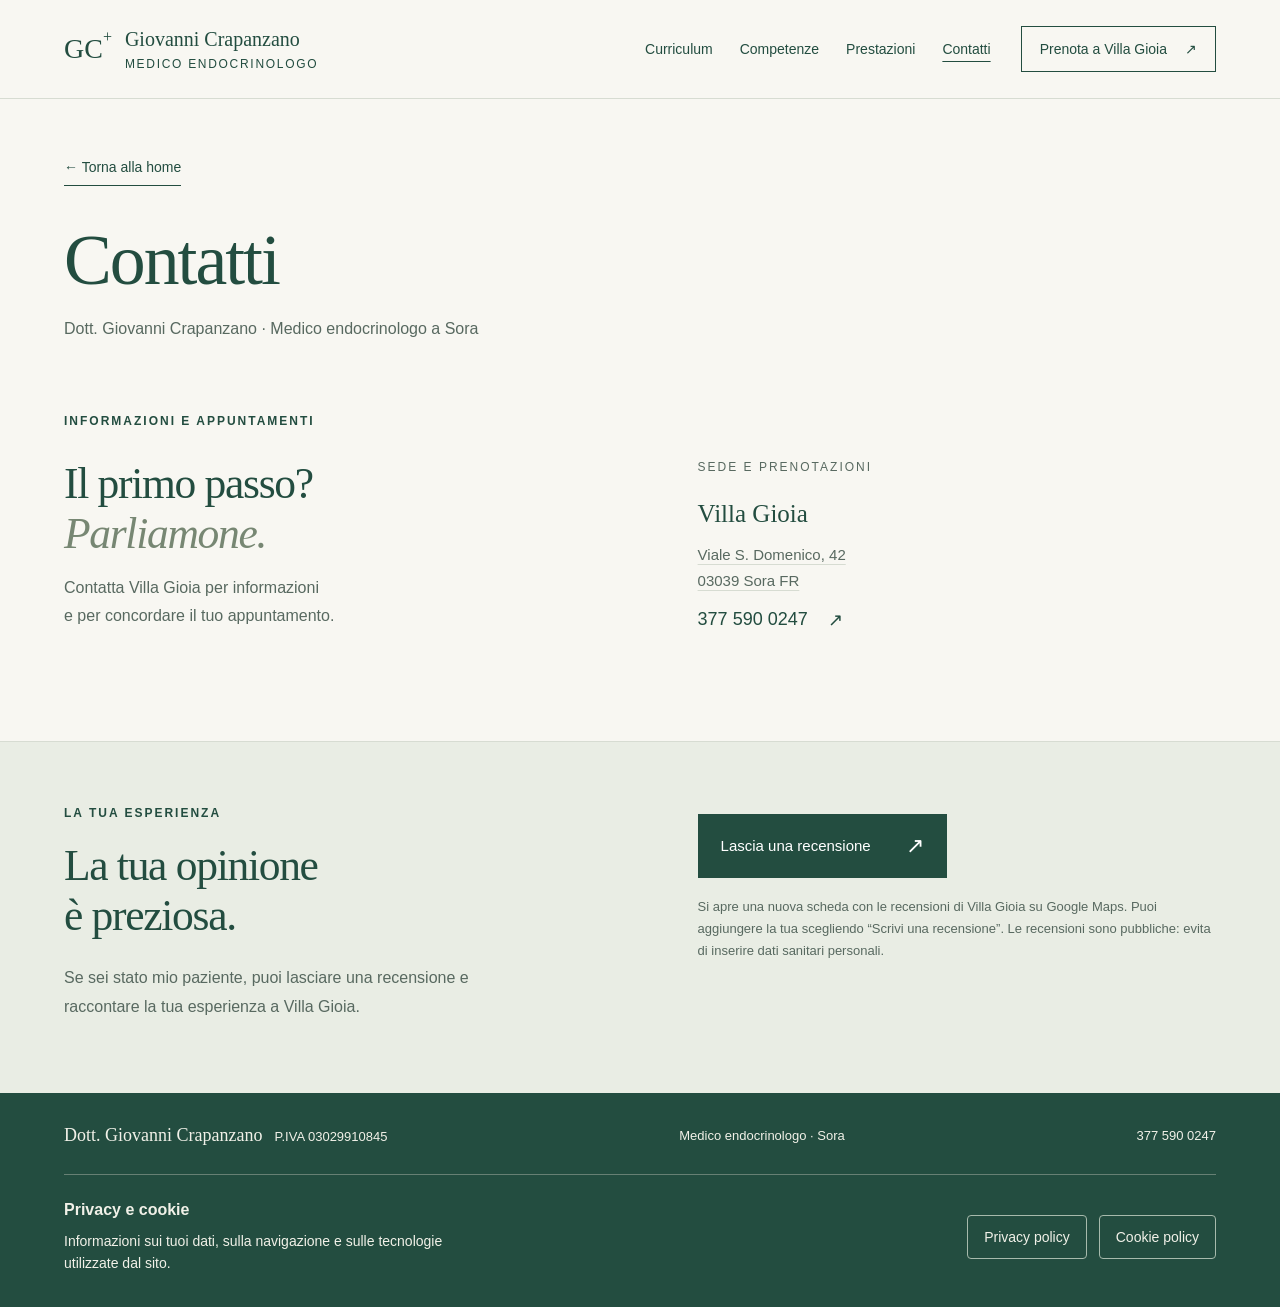
==== commit 5b896ffb: "Shorten service links and footer phone labels" ====
--- a/contatti.html
+++ b/contatti.html
@@ -18,7 +18,7 @@
 <div class="review-copy"><p class="eyebrow">LA TUA ESPERIENZA</p><h2 id="review-title">La tua opinione<br>è preziosa.</h2><p>Se sei stato mio paziente, puoi lasciare una recensione e raccontare la tua esperienza a Villa Gioia.</p></div>
 <div class="review-action"><a class="button" href="https://www.google.com/maps/place/Villa+Gioia+Casa+di+Cura+Srl/@41.7141876,13.6052729,17z/data=!4m8!3m7!1s0x133aaa4417cc84a3:0xff31c06c01b4b72!8m2!3d41.7141876!4d13.6052729!9m1!1b1!16s%2Fg%2F1tjz0mxh" target="_blank" rel="noopener noreferrer" referrerpolicy="no-referrer">Lascia una recensione <span aria-hidden="true">↗</span></a><p class="review-note">Si apre una nuova scheda con le recensioni di Villa Gioia su Google Maps. Puoi aggiungere la tua scegliendo “Scrivi una recensione”. Le recensioni sono pubbliche: evita di inserire dati sanitari personali.</p></div></section>
 </main><footer class="site-footer">
-<div class="footer-main"><span class="footer-identity" style="display:flex;align-items:baseline;gap:12px;flex-wrap:wrap"><a href="index.html" class="footer-brand">Dott. Giovanni Crapanzano</a><span class="footer-vat">P.IVA 03029910845</span></span><span>Medico endocrinologo · Sora</span><a href="tel:+393775900247">Villa Gioia · 377 590 0247</a></div>
+<div class="footer-main"><span class="footer-identity" style="display:flex;align-items:baseline;gap:12px;flex-wrap:wrap"><a href="index.html" class="footer-brand">Dott. Giovanni Crapanzano</a><span class="footer-vat">P.IVA 03029910845</span></span><span>Medico endocrinologo · Sora</span><a href="tel:+393775900247">377 590 0247</a></div>
 <section class="footer-privacy" aria-labelledby="footer-privacy-title"><div><h2 id="footer-privacy-title">Privacy e cookie</h2><p>Informazioni sui tuoi dati, sulla navigazione e sulle tecnologie utilizzate dal sito.</p></div><nav aria-label="Informative del sito"><a href="privacy.html">Privacy policy</a><a href="cookie.html">Cookie policy</a></nav></section>
 </footer>
 </body></html>
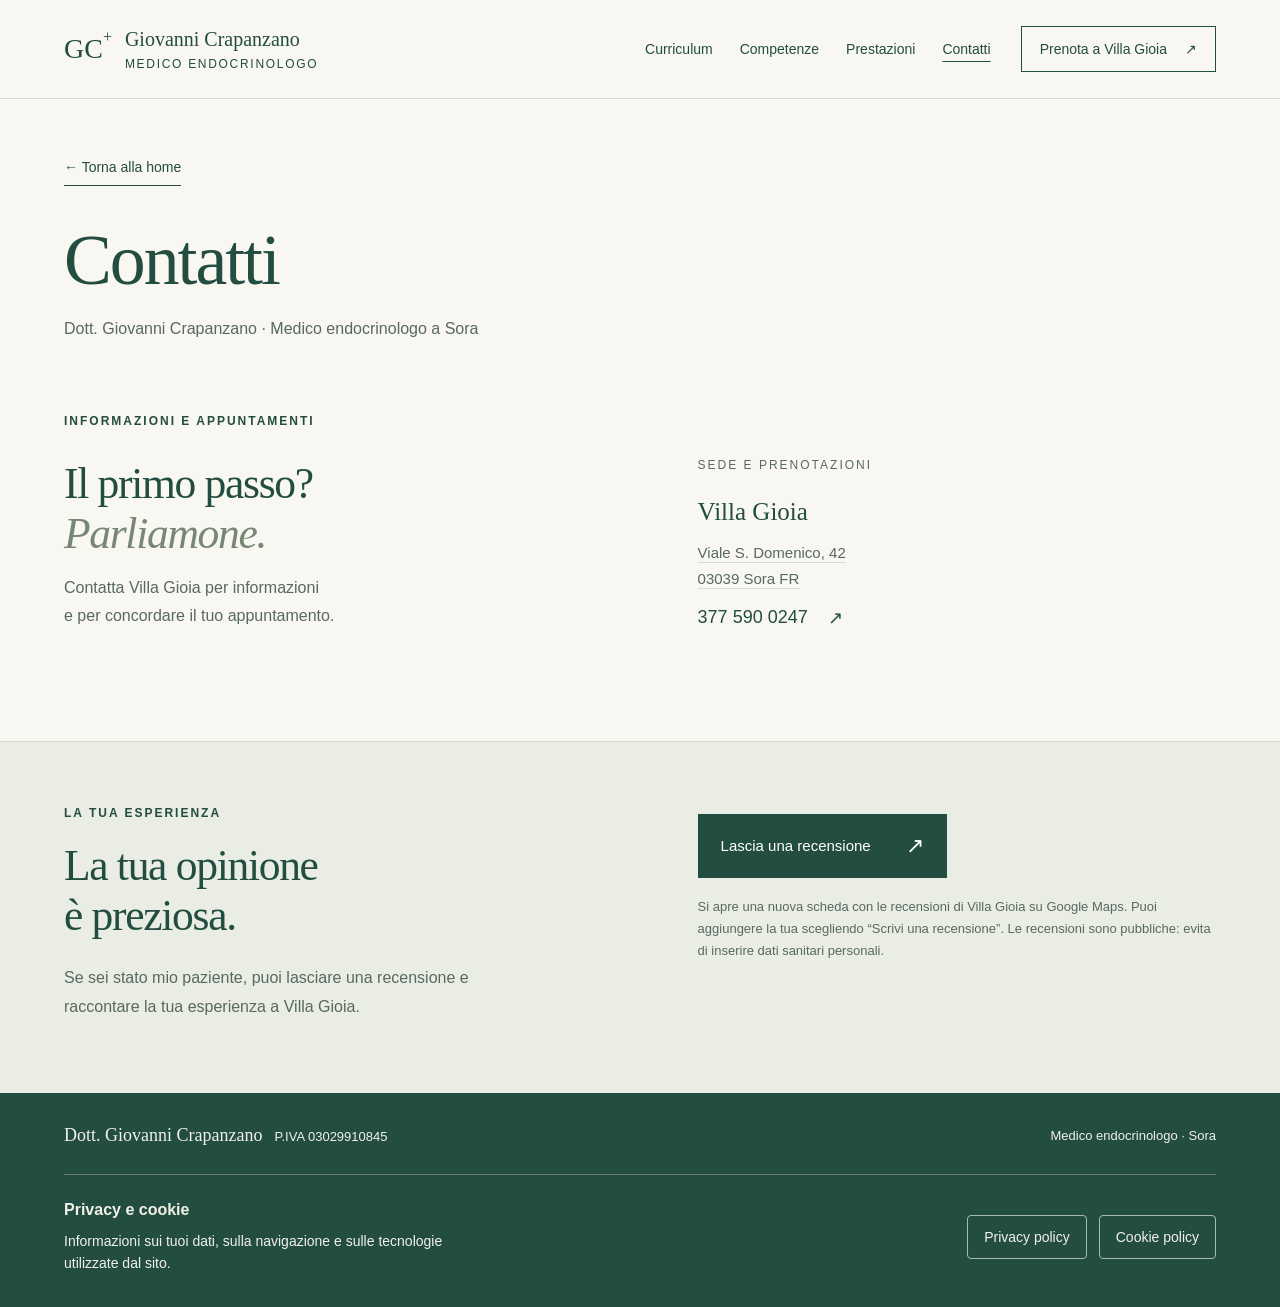
==== commit 7e874271: "Align contact headings and remove footer phone number" ====
--- a/contatti.html
+++ b/contatti.html
@@ -18,7 +18,7 @@
 <div class="review-copy"><p class="eyebrow">LA TUA ESPERIENZA</p><h2 id="review-title">La tua opinione<br>è preziosa.</h2><p>Se sei stato mio paziente, puoi lasciare una recensione e raccontare la tua esperienza a Villa Gioia.</p></div>
 <div class="review-action"><a class="button" href="https://www.google.com/maps/place/Villa+Gioia+Casa+di+Cura+Srl/@41.7141876,13.6052729,17z/data=!4m8!3m7!1s0x133aaa4417cc84a3:0xff31c06c01b4b72!8m2!3d41.7141876!4d13.6052729!9m1!1b1!16s%2Fg%2F1tjz0mxh" target="_blank" rel="noopener noreferrer" referrerpolicy="no-referrer">Lascia una recensione <span aria-hidden="true">↗</span></a><p class="review-note">Si apre una nuova scheda con le recensioni di Villa Gioia su Google Maps. Puoi aggiungere la tua scegliendo “Scrivi una recensione”. Le recensioni sono pubbliche: evita di inserire dati sanitari personali.</p></div></section>
 </main><footer class="site-footer">
-<div class="footer-main"><span class="footer-identity" style="display:flex;align-items:baseline;gap:12px;flex-wrap:wrap"><a href="index.html" class="footer-brand">Dott. Giovanni Crapanzano</a><span class="footer-vat">P.IVA 03029910845</span></span><span>Medico endocrinologo · Sora</span><a href="tel:+393775900247">377 590 0247</a></div>
+<div class="footer-main"><span class="footer-identity" style="display:flex;align-items:baseline;gap:12px;flex-wrap:wrap"><a href="index.html" class="footer-brand">Dott. Giovanni Crapanzano</a><span class="footer-vat">P.IVA 03029910845</span></span><span>Medico endocrinologo · Sora</span></div>
 <section class="footer-privacy" aria-labelledby="footer-privacy-title"><div><h2 id="footer-privacy-title">Privacy e cookie</h2><p>Informazioni sui tuoi dati, sulla navigazione e sulle tecnologie utilizzate dal sito.</p></div><nav aria-label="Informative del sito"><a href="privacy.html">Privacy policy</a><a href="cookie.html">Cookie policy</a></nav></section>
 </footer>
 </body></html>
--- a/style.css
+++ b/style.css
@@ -66,3 +66,9 @@
 .review-links a>span{display:block;margin-top:6px;font-size:13px;color:var(--muted)}
 .review-note{font-size:13px;line-height:1.7;color:var(--muted);margin:18px 0 0}
 @media(max-width:680px){.review-invitation{grid-template-columns:1fr;gap:28px;padding:48px 6% 54px}.review-action{padding:0}.review-copy h2{font-size:36px}.review-choices summary{padding:18px 20px}}
+
+/* Allineamento dei titoli nella sezione contatti */
+.contact-detail{padding-top:0}
+.contact-detail .locations{margin-top:0}
+.contact-page .contact .eyebrow{line-height:14px;margin-bottom:30px}
+@media(min-width:681px){.contact-page .contact-detail{padding-top:44px}}
